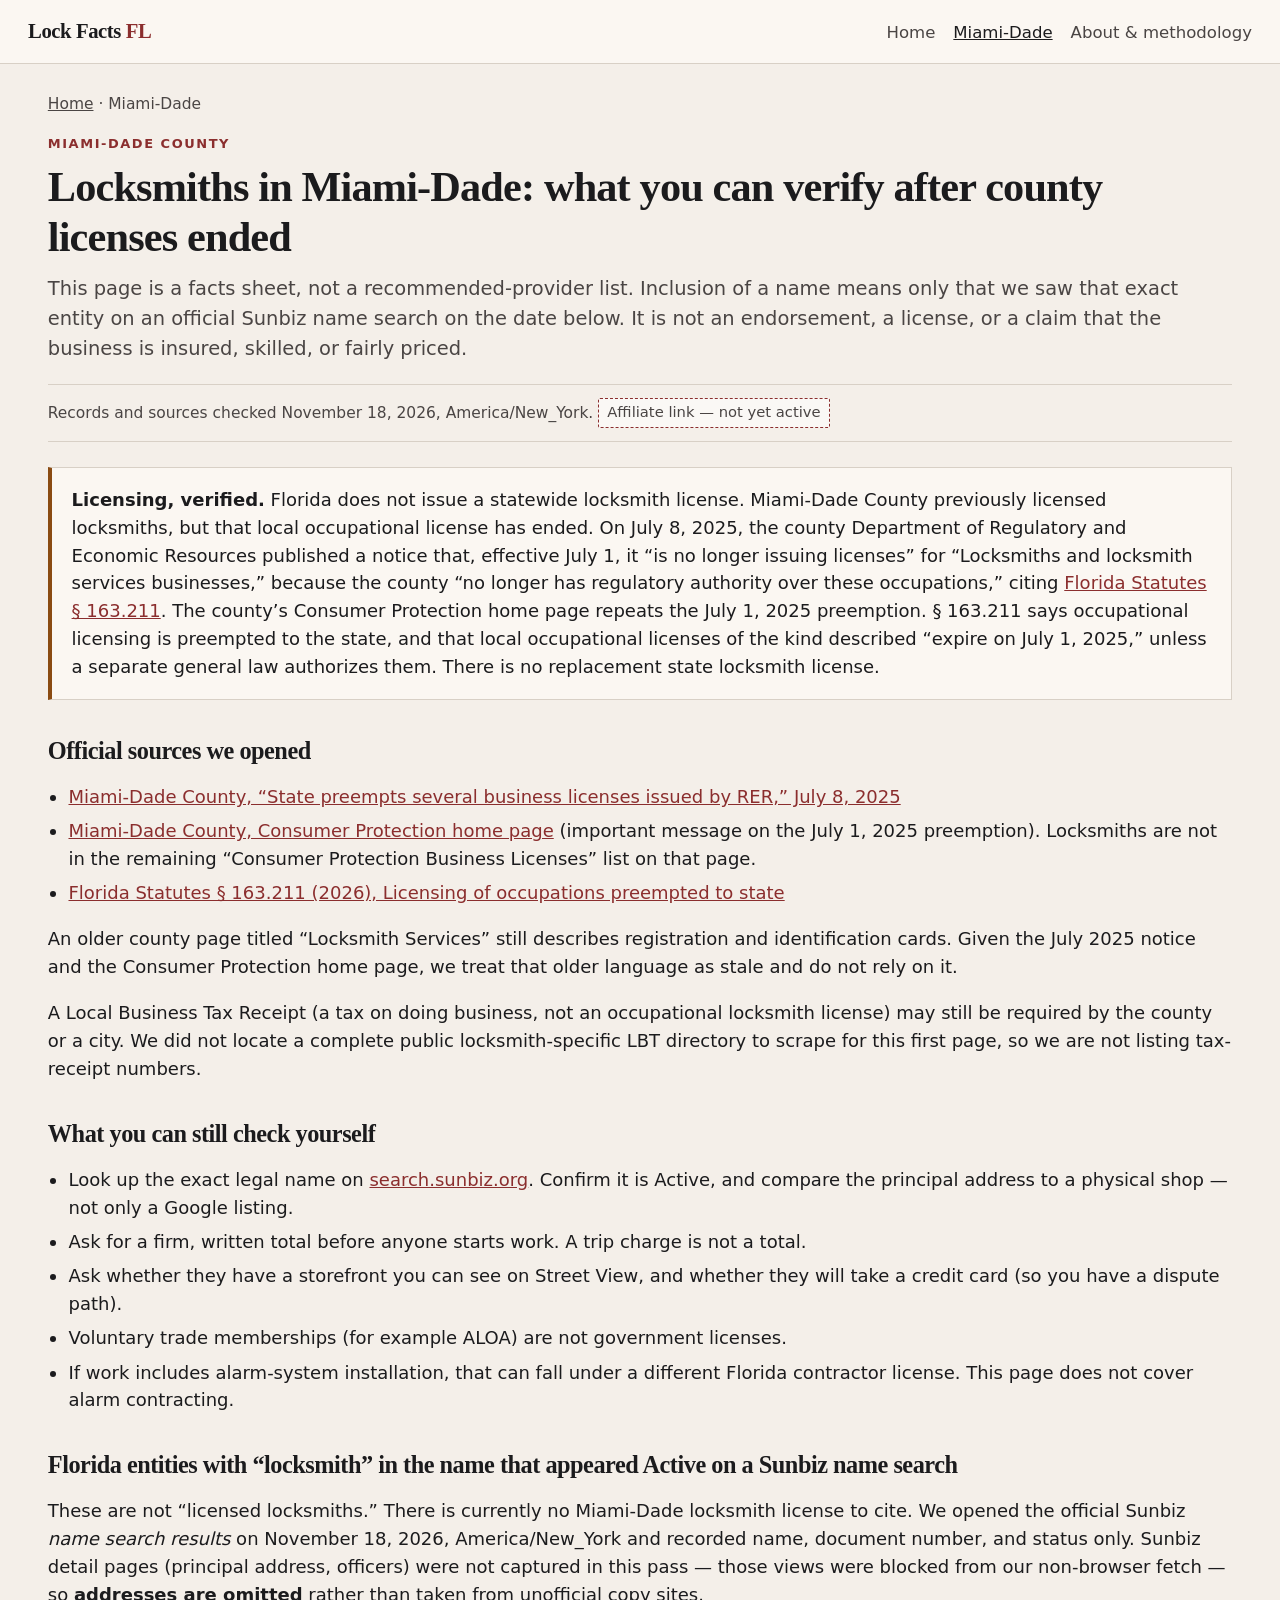
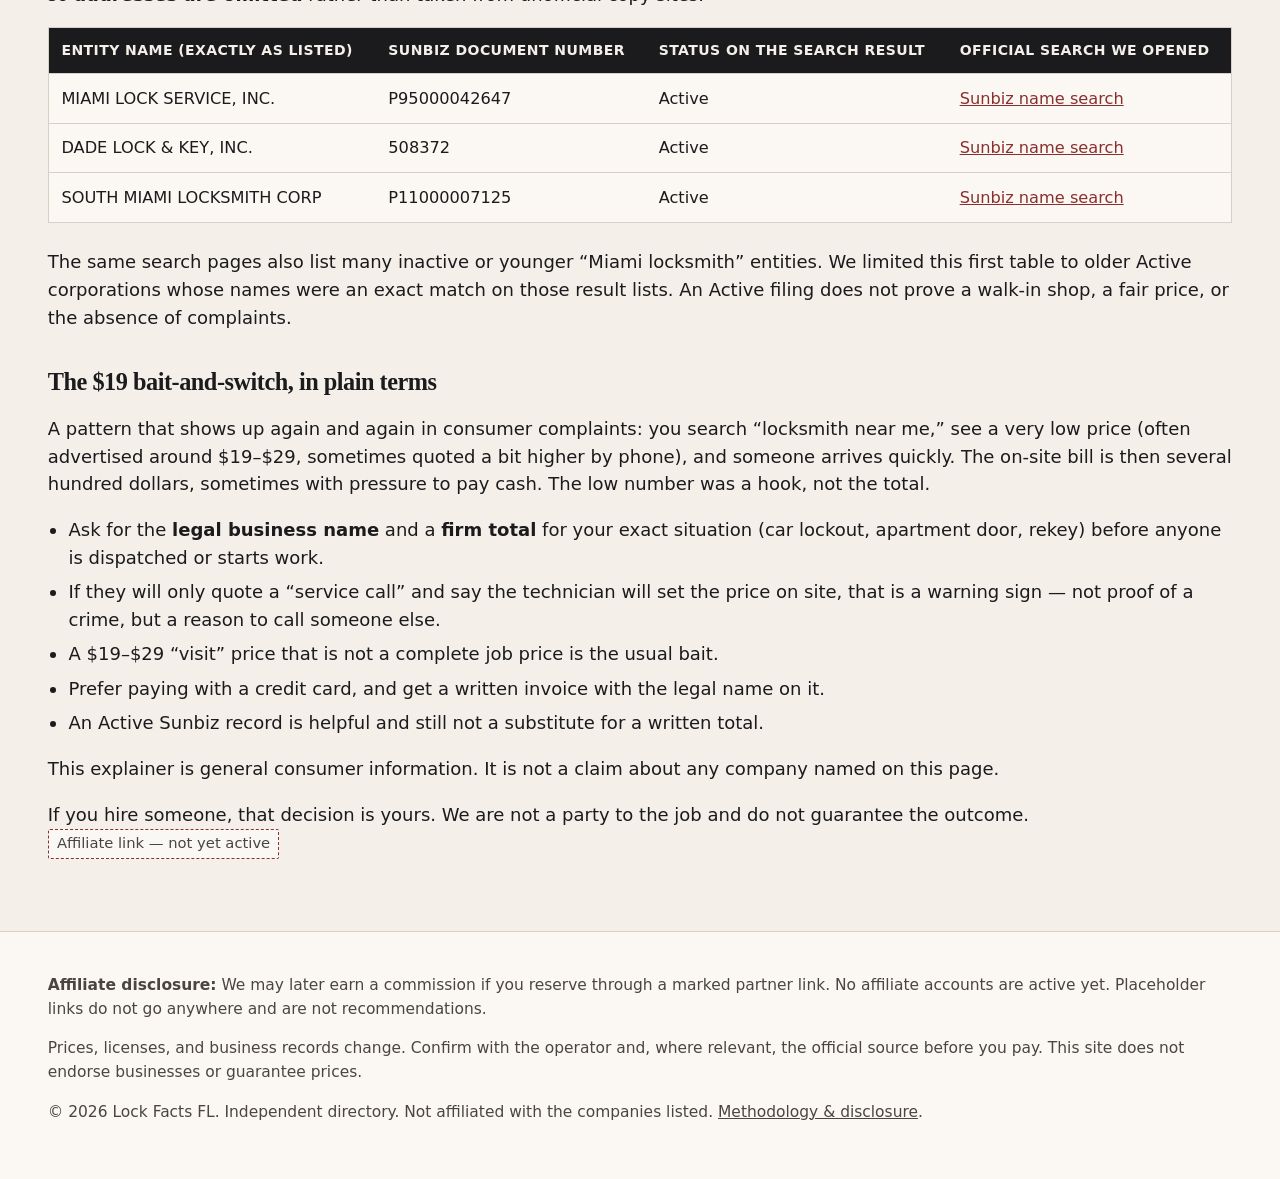
==== miami-dade.html @ c38de5cc "Publish static site for GitHub Pages" ====
<!DOCTYPE html>
<html lang="en">
<head>
  <meta charset="utf-8">
  <meta name="viewport" content="width=device-width, initial-scale=1">
  <title>Locksmiths in Miami-Dade: county licenses ended July 1, 2025 — Lock Facts FL</title>
  <meta name="description" content="Florida has no statewide locksmith license. Miami-Dade County stopped issuing local locksmith licenses effective July 1, 2025. Official sources, Active Sunbiz entity names we opened, and a $19 bait-and-switch explainer. Not a recommendation list.">
  <link rel="canonical" href="https://jip223.github.io/lock-facts-fl/miami-dade.html">
  <meta name="robots" content="index,follow">
  <meta property="og:title" content="Locksmiths in Miami-Dade: county licenses ended July 1, 2025 — Lock Facts FL">
  <meta property="og:description" content="Florida has no statewide locksmith license. Miami-Dade County stopped issuing local locksmith licenses effective July 1, 2025. Official sources, Active Sunbiz entity names we opened, and a $19 bait-and-switch explainer. Not a recommendation list.">
  <meta property="og:type" content="website">
  <meta property="og:url" content="https://jip223.github.io/lock-facts-fl/miami-dade.html">
  <base href="https://jip223.github.io/lock-facts-fl/">
  <link rel="stylesheet" href="styles.css">
  <script type="application/ld+json">
{"@context":"https://schema.org","@graph":[
  {"@type":"WebPage","name":"Locksmiths in Miami-Dade: what you can verify after county licenses ended","url":"https://jip223.github.io/lock-facts-fl/miami-dade.html","dateModified":"2026-11-18"},
  {"@type":"BreadcrumbList","itemListElement":[
    {"@type":"ListItem","position":1,"name":"Home","item":"https://jip223.github.io/lock-facts-fl/"},
    {"@type":"ListItem","position":2,"name":"Miami-Dade","item":"https://jip223.github.io/lock-facts-fl/miami-dade.html"}
  ]},
  {"@type":"FAQPage","mainEntity":[
    {"@type":"Question","name":"Does Miami-Dade County license locksmiths?","acceptedAnswer":{"@type":"Answer","text":"Not as of July 1, 2025. Miami-Dade County announced on July 8, 2025 that it is no longer issuing licenses for locksmiths and locksmith services businesses, citing Florida Statutes section 163.211. Florida has no statewide locksmith license."}},
    {"@type":"Question","name":"How does the $19 locksmith bait-and-switch work?","acceptedAnswer":{"@type":"Answer","text":"A common complaint pattern is a very low advertised or phone quote, often around $19 to $65, followed by a much higher on-site bill. A legitimate quote for a straightforward lockout is typically a firm total given before anyone starts work. Ask for the legal business name, get the total in writing, and walk away if the price changes on the doorstep."}}
  ]}
]}
</script>
</head>
<body>
<a class="skip" href="#main">Skip to content</a>
<header class="site">
  <div class="wrap nav">
    <a class="brand" href="index.html">Lock Facts <span>FL</span></a>
    <nav class="links" aria-label="Primary">
      <a href="index.html">Home</a>
      <a href="miami-dade.html" aria-current="page">Miami-Dade</a>
      <a href="about.html">About &amp; methodology</a>
    </nav>
  </div>
</header>
<main id="main" class="wide">
<div class="wrap">

<nav class="crumbs"><a href="index.html">Home</a> · Miami-Dade</nav>
<p class="kicker">Miami-Dade County</p>
<h1>Locksmiths in Miami-Dade: what you can verify after county licenses ended</h1>
<p class="lede">This page is a facts sheet, not a recommended-provider list. Inclusion of a name means only that we saw that exact entity on an official Sunbiz name search on the date below. It is not an endorsement, a license, or a claim that the business is insured, skilled, or fairly priced.</p>
<p class="meta">Records and sources checked November 18, 2026, America/New_York. <span class="placeholder">Affiliate link — not yet active</span></p>

<div class="caution">
  <strong>Licensing, verified.</strong> Florida does not issue a statewide locksmith license. Miami-Dade County previously licensed locksmiths, but that local occupational license has ended. On July 8, 2025, the county Department of Regulatory and Economic Resources published a notice that, effective July 1, it “is no longer issuing licenses” for “Locksmiths and locksmith services businesses,” because the county “no longer has regulatory authority over these occupations,” citing <a href="https://www.flsenate.gov/Laws/Statutes/2026/163.211">Florida Statutes § 163.211</a>. The county’s Consumer Protection home page repeats the July 1, 2025 preemption. § 163.211 says occupational licensing is preempted to the state, and that local occupational licenses of the kind described “expire on July 1, 2025,” unless a separate general law authorizes them. There is no replacement state locksmith license.
</div>

<h2>Official sources we opened</h2>
<ul class="plain">
  <li><a href="https://www.miamidade.gov/global/news-item.page?Mduid_news=news1751994849027515">Miami-Dade County, “State preempts several business licenses issued by RER,” July 8, 2025</a></li>
  <li><a href="https://www.miamidade.gov/global/economy/consumer-protection/home.page">Miami-Dade County, Consumer Protection home page</a> (important message on the July 1, 2025 preemption). Locksmiths are not in the remaining “Consumer Protection Business Licenses” list on that page.</li>
  <li><a href="https://www.flsenate.gov/Laws/Statutes/2026/163.211">Florida Statutes § 163.211 (2026), Licensing of occupations preempted to state</a></li>
</ul>
<p>An older county page titled “Locksmith Services” still describes registration and identification cards. Given the July 2025 notice and the Consumer Protection home page, we treat that older language as stale and do not rely on it.</p>
<p>A Local Business Tax Receipt (a tax on doing business, not an occupational locksmith license) may still be required by the county or a city. We did not locate a complete public locksmith-specific LBT directory to scrape for this first page, so we are not listing tax-receipt numbers.</p>

<h2>What you can still check yourself</h2>
<ul class="plain">
  <li>Look up the exact legal name on <a href="https://search.sunbiz.org/Inquiry/CorporationSearch/ByName">search.sunbiz.org</a>. Confirm it is Active, and compare the principal address to a physical shop — not only a Google listing.</li>
  <li>Ask for a firm, written total before anyone starts work. A trip charge is not a total.</li>
  <li>Ask whether they have a storefront you can see on Street View, and whether they will take a credit card (so you have a dispute path).</li>
  <li>Voluntary trade memberships (for example ALOA) are not government licenses.</li>
  <li>If work includes alarm-system installation, that can fall under a different Florida contractor license. This page does not cover alarm contracting.</li>
</ul>

<h2>Florida entities with “locksmith” in the name that appeared Active on a Sunbiz name search</h2>
<p>These are not “licensed locksmiths.” There is currently no Miami-Dade locksmith license to cite. We opened the official Sunbiz <em>name search results</em> on November 18, 2026, America/New_York and recorded name, document number, and status only. Sunbiz detail pages (principal address, officers) were not captured in this pass — those views were blocked from our non-browser fetch — so <strong>addresses are omitted</strong> rather than taken from unofficial copy sites.</p>
<p class="table-hint">Swipe the table sideways to see every column.</p>
<div class="table-wrap">
<table>
  <thead>
    <tr>
      <th>Entity name (exactly as listed)</th>
      <th>Sunbiz document number</th>
      <th>Status on the search result</th>
      <th>Official search we opened</th>
    </tr>
  </thead>
  <tbody>
    <tr>
      <td>MIAMI LOCK SERVICE, INC.</td>
      <td>P95000042647</td>
      <td>Active</td>
      <td><a href="https://search.sunbiz.org/Inquiry/CorporationSearch/SearchResults/EntityName/MIAMI%20LOCK%20SERVICE%2C%20INC./Page1">Sunbiz name search</a></td>
    </tr>
    <tr>
      <td>DADE LOCK &amp; KEY, INC.</td>
      <td>508372</td>
      <td>Active</td>
      <td><a href="https://search.sunbiz.org/Inquiry/CorporationSearch/SearchResults/EntityName/DADE%20LOCK%20%26%20KEY%2C%20INC./Page1">Sunbiz name search</a></td>
    </tr>
    <tr>
      <td>SOUTH MIAMI LOCKSMITH CORP</td>
      <td>P11000007125</td>
      <td>Active</td>
      <td><a href="https://search.sunbiz.org/Inquiry/CorporationSearch/SearchResults/EntityName/SOUTH%20MIAMI%20LOCKSMITH/Page1">Sunbiz name search</a></td>
    </tr>
  </tbody>
</table>
</div>
<p>The same search pages also list many inactive or younger “Miami locksmith” entities. We limited this first table to older Active corporations whose names were an exact match on those result lists. An Active filing does not prove a walk-in shop, a fair price, or the absence of complaints.</p>

<h2>The $19 bait-and-switch, in plain terms</h2>
<p>A pattern that shows up again and again in consumer complaints: you search “locksmith near me,” see a very low price (often advertised around $19–$29, sometimes quoted a bit higher by phone), and someone arrives quickly. The on-site bill is then several hundred dollars, sometimes with pressure to pay cash. The low number was a hook, not the total.</p>
<ul class="plain">
  <li>Ask for the <strong>legal business name</strong> and a <strong>firm total</strong> for your exact situation (car lockout, apartment door, rekey) before anyone is dispatched or starts work.</li>
  <li>If they will only quote a “service call” and say the technician will set the price on site, that is a warning sign — not proof of a crime, but a reason to call someone else.</li>
  <li>A $19–$29 “visit” price that is not a complete job price is the usual bait.</li>
  <li>Prefer paying with a credit card, and get a written invoice with the legal name on it.</li>
  <li>An Active Sunbiz record is helpful and still not a substitute for a written total.</li>
</ul>
<p>This explainer is general consumer information. It is not a claim about any company named on this page.</p>
<p>If you hire someone, that decision is yours. We are not a party to the job and do not guarantee the outcome. <span class="placeholder">Affiliate link — not yet active</span></p>

</div>
</main>

<footer class="site">
  <div class="wrap">
    <p><strong>Affiliate disclosure:</strong> We may later earn a commission if you reserve through a marked partner link. No affiliate accounts are active yet. Placeholder links do not go anywhere and are not recommendations.</p>
    <p>Prices, licenses, and business records change. Confirm with the operator and, where relevant, the official source before you pay. This site does not endorse businesses or guarantee prices.</p>
    <p>© 2026 Lock Facts FL. Independent directory. Not affiliated with the companies listed. <a href="about.html">Methodology &amp; disclosure</a>.</p>
  </div>
</footer>
</body>
</html>
---- styles.css ----
/* Lock Facts FL */
:root {
  --ink: #1b1b1d;
  --ink-soft: #4a4544;
  --paper: #f4efe9;
  --paper-2: #fbf7f2;
  --accent: #8b2e2e;
  --accent-2: #1b1b1d;
  --rule: #d8d0c6;
  --ok: #1f6b3a;
  --warn: #8a4b12;
  --sans: ui-sans-serif, system-ui, "Segoe UI", Roboto, Helvetica, Arial, sans-serif;
  --serif: "Iowan Old Style", "Palatino Linotype", Palatino, Georgia, "Times New Roman", serif;
  --max: 42rem;
  --max-wide: 68rem;
}
* { box-sizing: border-box; }
html { font-size: 18px; scroll-behavior: smooth; }
body {
  margin: 0;
  background: var(--paper);
  color: var(--ink);
  font-family: var(--sans);
  line-height: 1.55;
  -webkit-text-size-adjust: 100%;
}
a { color: var(--accent); }
a:hover { color: var(--ink); }
.skip {
  position: absolute; left: -999px; top: 0; background: var(--ink); color: var(--paper);
  padding: .5rem 1rem; z-index: 10;
}
.skip:focus { left: 0; }
header.site {
  border-bottom: 1px solid var(--rule);
  background: var(--paper-2);
}
.wrap { max-width: var(--max-wide); margin: 0 auto; padding: 0 1.1rem; }
.nav {
  display: flex; flex-wrap: wrap; align-items: baseline; justify-content: space-between;
  gap: .6rem 1.25rem; padding: .85rem 0;
}
.brand {
  font-family: var(--serif);
  font-weight: 700;
  letter-spacing: -0.02em;
  font-size: 1.15rem;
  color: var(--ink);
  text-decoration: none;
}
.brand span { color: var(--accent); }
nav.links { display: flex; flex-wrap: wrap; gap: .25rem 1rem; }
nav.links a { color: var(--ink-soft); text-decoration: none; font-size: .92rem; }
nav.links a:hover, nav.links a[aria-current="page"] { color: var(--ink); text-decoration: underline; }
main { padding: 1.6rem 0 3rem; }
main .wrap { max-width: var(--max); }
main.wide .wrap { max-width: var(--max-wide); }
h1, h2, h3 { font-family: var(--serif); letter-spacing: -0.02em; line-height: 1.2; }
h1 { font-size: clamp(1.7rem, 4vw, 2.35rem); margin: 0 0 .6rem; }
h2 { font-size: 1.35rem; margin: 2rem 0 .6rem; }
h3 { font-size: 1.1rem; margin: 1.4rem 0 .4rem; }
.lede { font-size: 1.08rem; color: var(--ink-soft); margin: 0 0 1.1rem; }
.kicker {
  text-transform: uppercase; letter-spacing: .12em; font-size: .72rem;
  color: var(--accent); font-weight: 700; margin: 0 0 .4rem;
}
.meta {
  font-size: .86rem; color: var(--ink-soft);
  border-top: 1px solid var(--rule); border-bottom: 1px solid var(--rule);
  padding: .7rem 0; margin: 0 0 1.4rem;
}
.callout, .disclosure, .caution {
  border: 1px solid var(--rule);
  background: var(--paper-2);
  padding: 1rem 1.1rem;
  margin: 1.2rem 0;
}
.caution { border-left: 4px solid var(--warn); }
.disclosure { font-size: .92rem; }
.placeholder {
  display: inline-block;
  border: 1px dashed var(--accent);
  color: var(--ink-soft);
  font-size: .82rem;
  padding: .15rem .45rem;
  background: #fff8;
  text-decoration: none;
  border-radius: 2px;
}
.grid {
  display: grid;
  gap: 1rem;
  grid-template-columns: 1fr;
  margin: 1.2rem 0;
}
@media (min-width: 700px) {
  .grid.cols-3 { grid-template-columns: repeat(3, 1fr); }
  .grid.cols-2 { grid-template-columns: repeat(2, 1fr); }
}
.card {
  border: 1px solid var(--rule);
  background: var(--paper-2);
  padding: 1rem 1.1rem;
  text-decoration: none;
  color: inherit;
  display: block;
}
.card h2, .card h3 { margin-top: 0; }
.card:hover { border-color: var(--accent); }
.table-wrap { overflow-x: auto; margin: 1rem 0 1.4rem; border: 1px solid var(--rule); }
table {
  width: 100%; border-collapse: collapse; font-size: .9rem;
  background: var(--paper-2); min-width: 44rem;
}
th, td {
  text-align: left; vertical-align: top;
  padding: .65rem .7rem;
  border-bottom: 1px solid var(--rule);
}
th {
  background: var(--ink); color: var(--paper);
  font-weight: 600; font-size: .78rem;
  letter-spacing: .03em; text-transform: uppercase;
}
tr:last-child td { border-bottom: 0; }
.num { font-variant-numeric: tabular-nums; white-space: nowrap; }
.muted { color: var(--ink-soft); }
.source { font-size: .84rem; }
footer.site {
  border-top: 1px solid var(--rule);
  padding: 1.4rem 0 2.2rem;
  background: var(--paper-2);
  font-size: .86rem;
  color: var(--ink-soft);
}
footer.site .wrap { max-width: var(--max-wide); }
footer.site a { color: var(--ink-soft); }
.crumbs { font-size: .86rem; margin: 0 0 1rem; color: var(--ink-soft); }
.crumbs a { color: var(--ink-soft); }
ul.plain { padding-left: 1.15rem; }
ul.plain li { margin: .35rem 0; }

.table-hint { font-size: .82rem; color: var(--ink-soft); margin: .8rem 0 .3rem; }
@media (min-width: 900px) { .table-hint { display: none; } }
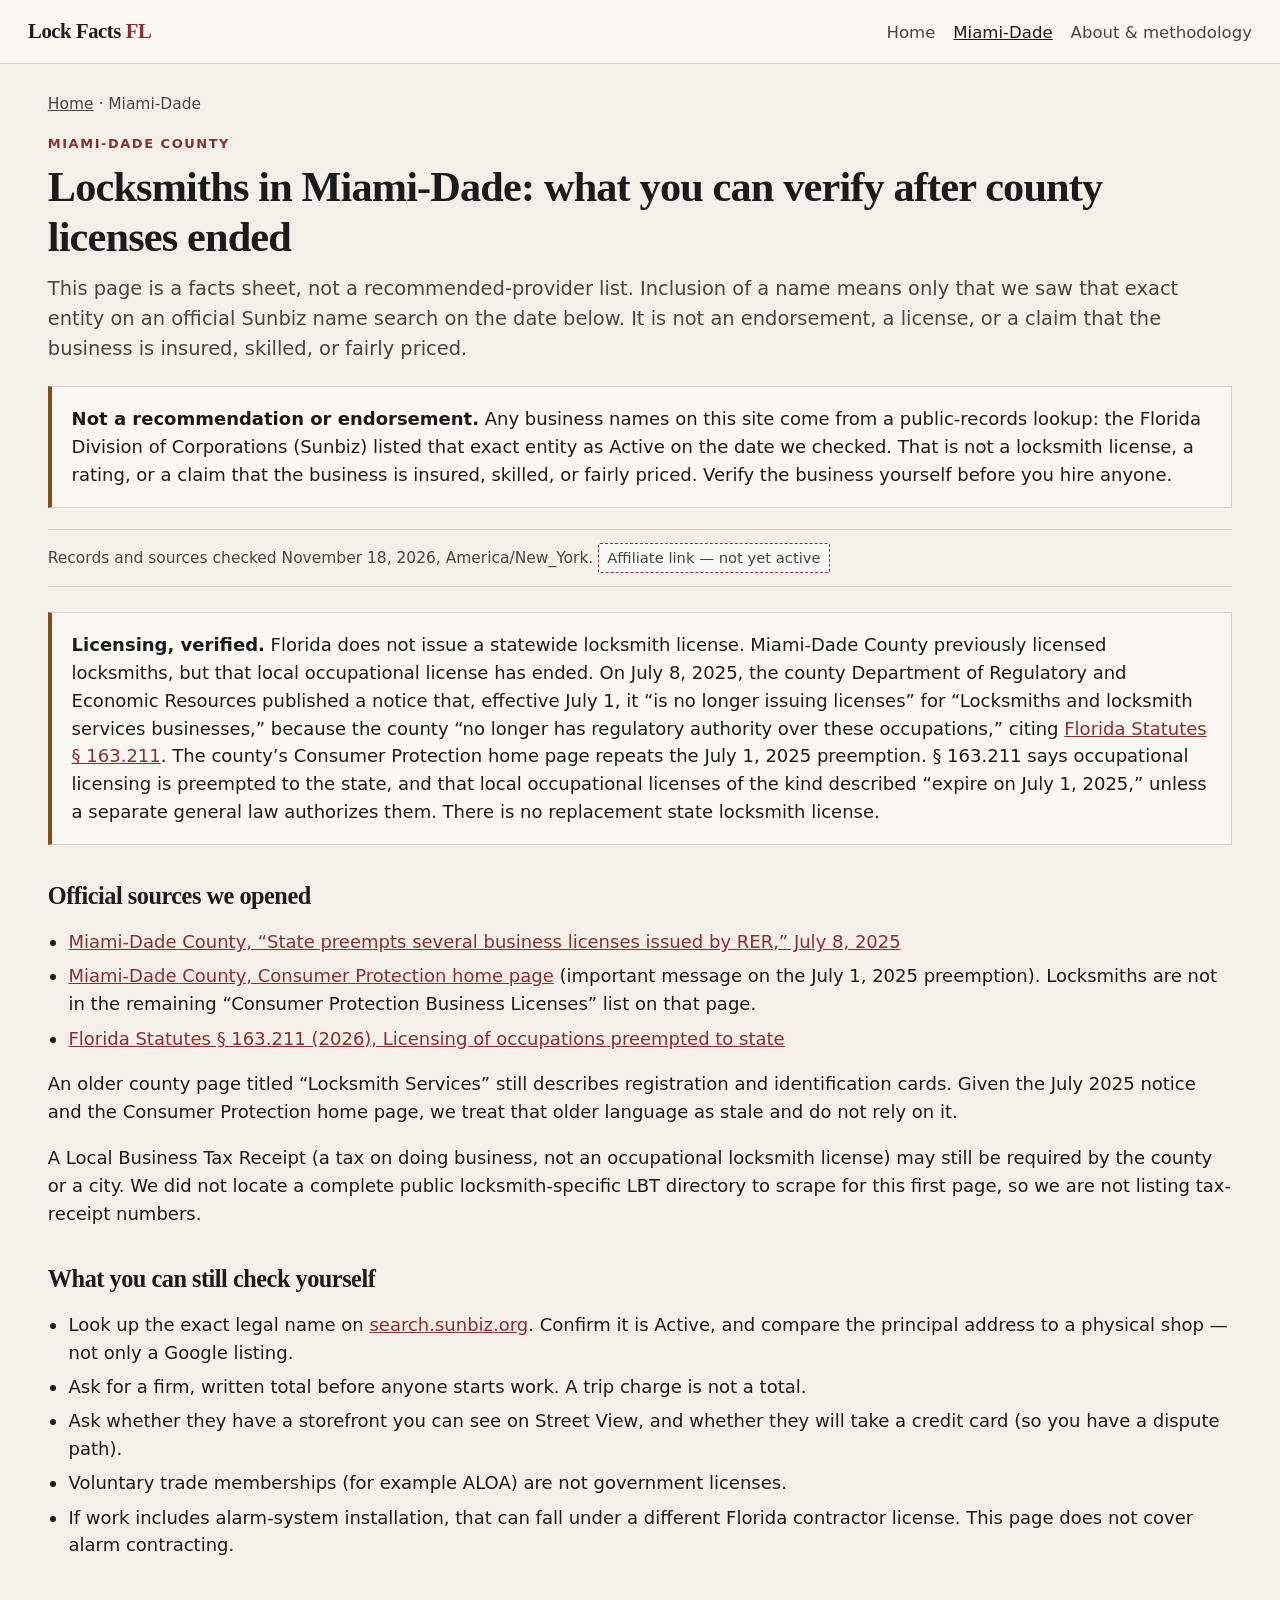
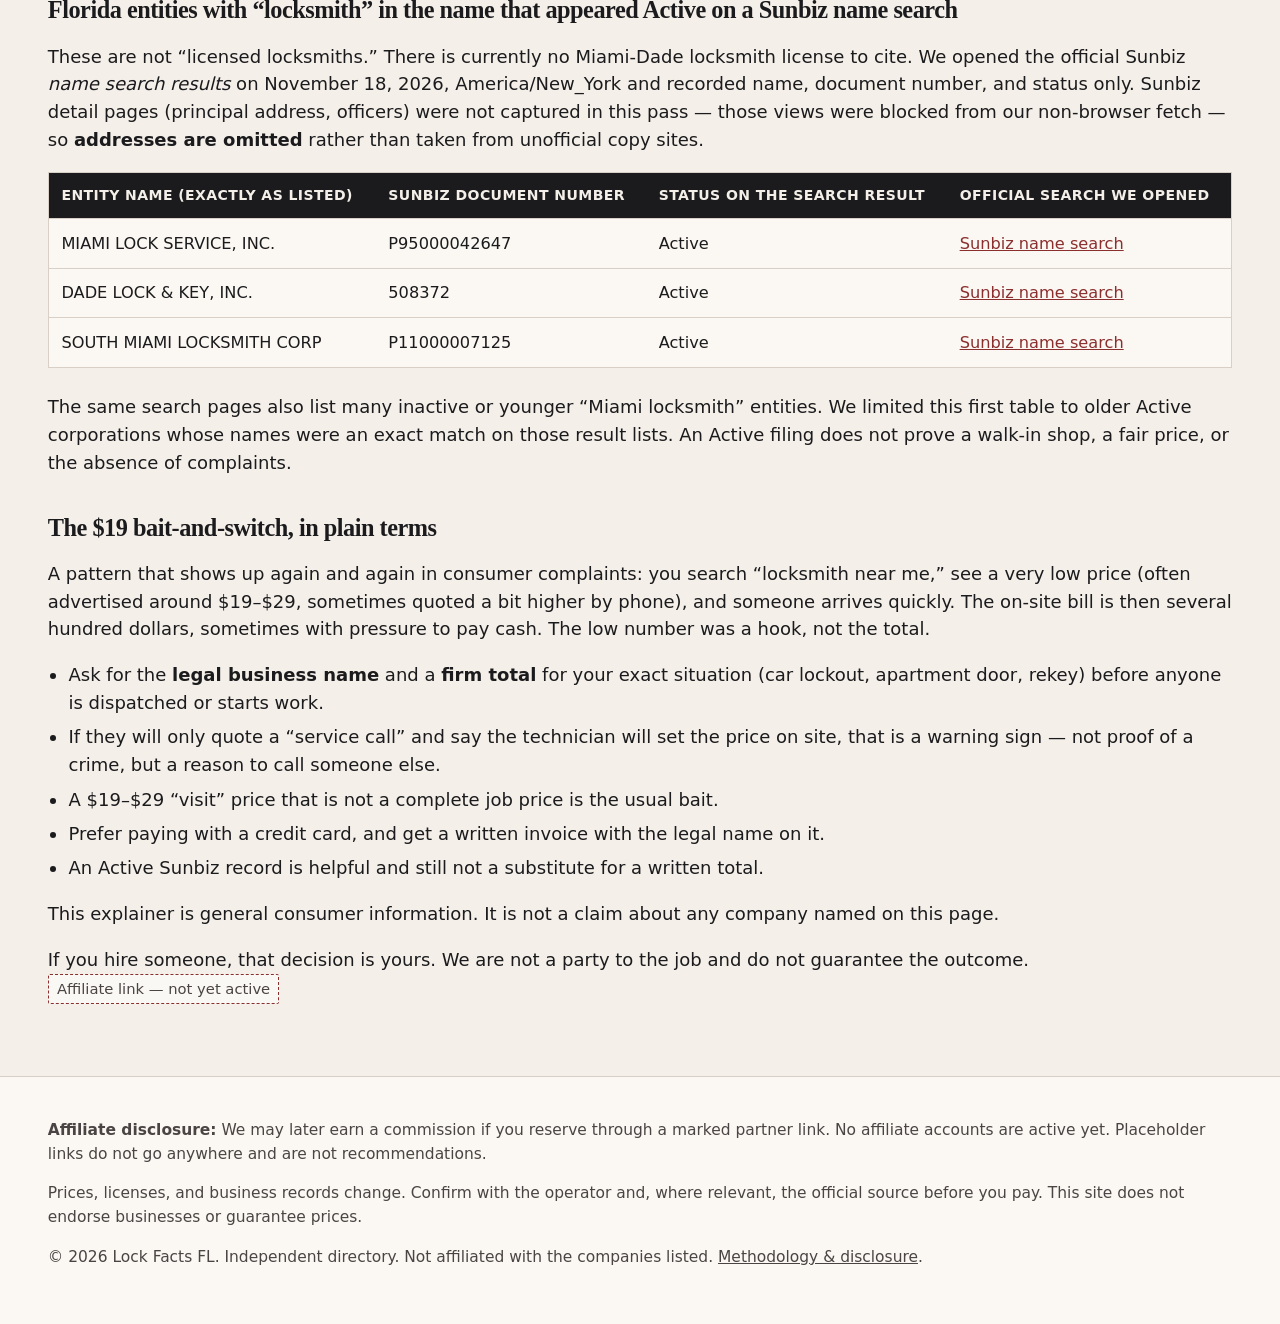
==== commit ed6e7bbb: "Add a clear public-records, not-an-endorsement notice on the home and Miami-Dade pages" ====
--- a/miami-dade.html
+++ b/miami-dade.html
@@ -46,6 +46,9 @@
 <p class="kicker">Miami-Dade County</p>
 <h1>Locksmiths in Miami-Dade: what you can verify after county licenses ended</h1>
 <p class="lede">This page is a facts sheet, not a recommended-provider list. Inclusion of a name means only that we saw that exact entity on an official Sunbiz name search on the date below. It is not an endorsement, a license, or a claim that the business is insured, skilled, or fairly priced.</p>
+<div class="caution">
+  <strong>Not a recommendation or endorsement.</strong> Any business names on this site come from a public-records lookup: the Florida Division of Corporations (Sunbiz) listed that exact entity as Active on the date we checked. That is not a locksmith license, a rating, or a claim that the business is insured, skilled, or fairly priced. Verify the business yourself before you hire anyone.
+</div>
 <p class="meta">Records and sources checked November 18, 2026, America/New_York. <span class="placeholder">Affiliate link — not yet active</span></p>
 
 <div class="caution">
